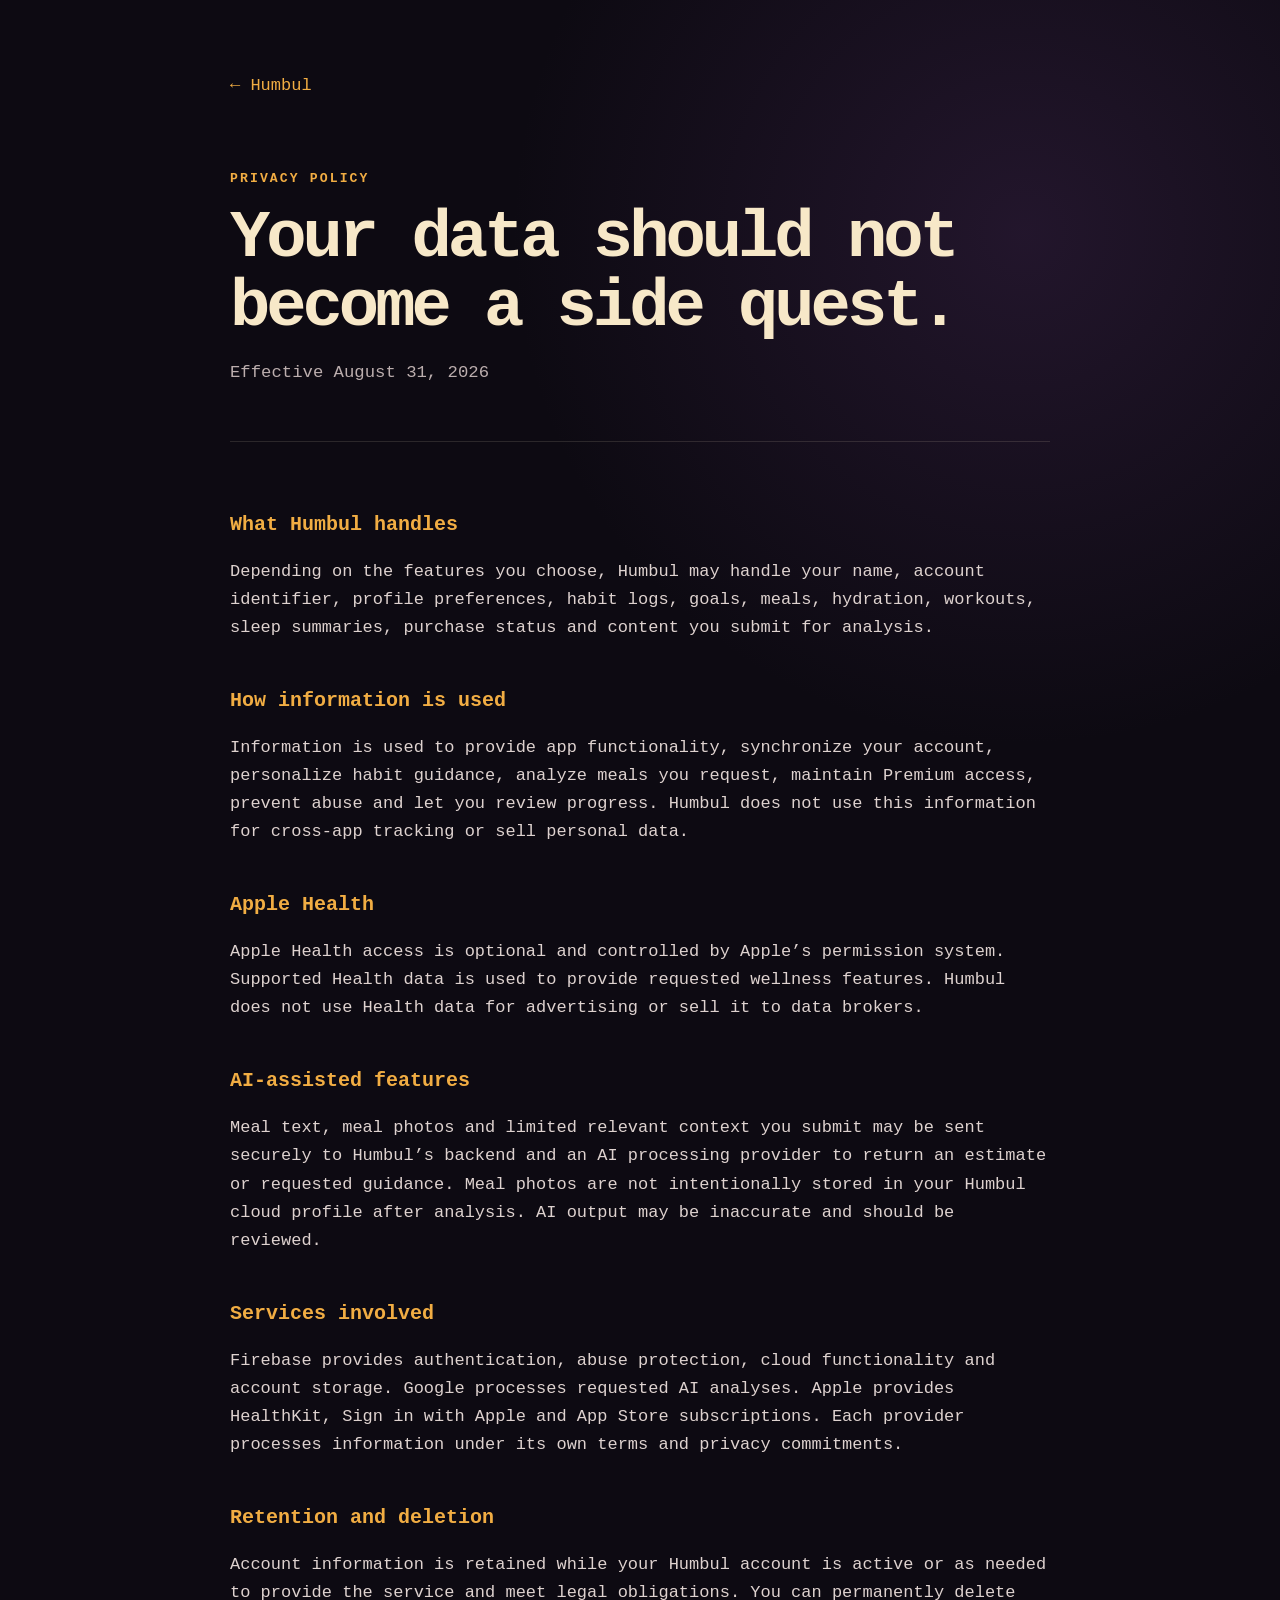
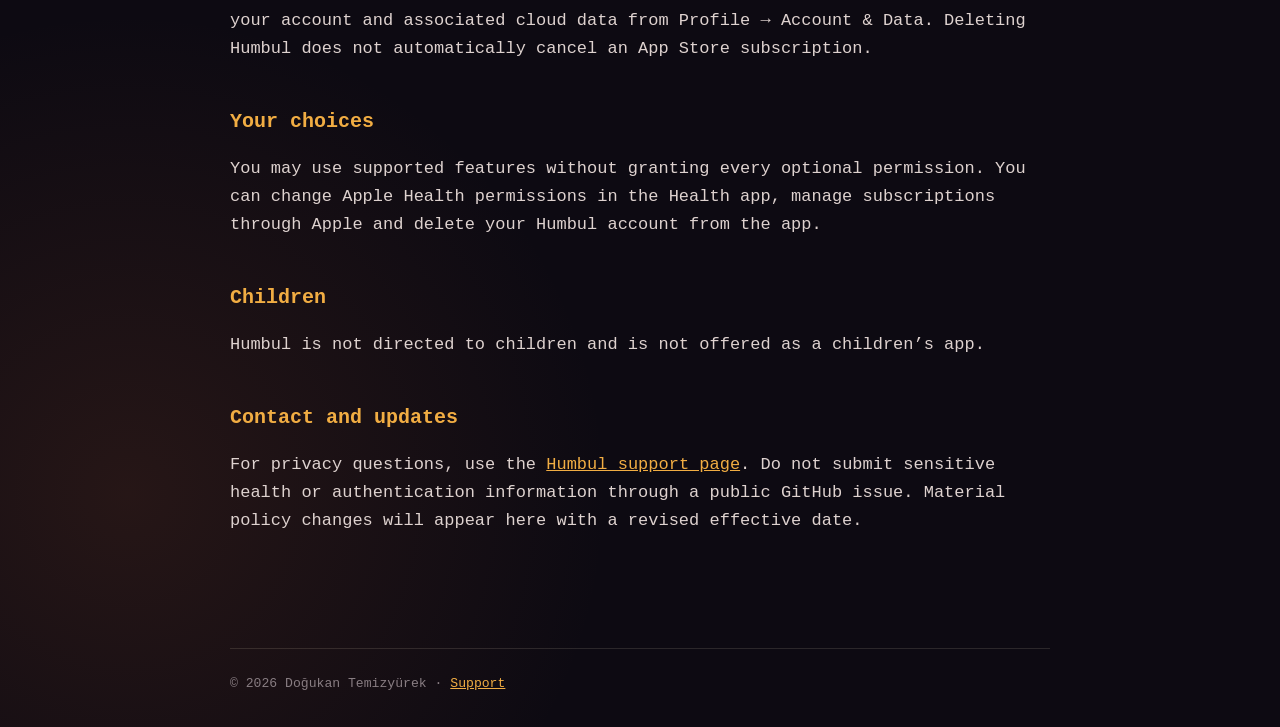
==== privacy.html @ 92000013 "Add Humbul support and privacy pages" ====
<!doctype html>
<html lang="en">
<head>
  <meta charset="utf-8">
  <meta name="viewport" content="width=device-width, initial-scale=1">
  <meta name="description" content="Privacy Policy for Humbul: AI Habit Companion.">
  <title>Humbul Privacy Policy</title>
  <link rel="stylesheet" href="styles.css">
</head>
<body>
  <main class="shell article-shell">
    <nav><a href="index.html">← Humbul</a></nav>
    <header class="article-header">
      <span class="eyebrow">PRIVACY POLICY</span>
      <h1>Your data should not become a side quest.</h1>
      <p>Effective August 31, 2026</p>
    </header>

    <article class="article">
      <h2>What Humbul handles</h2>
      <p>Depending on the features you choose, Humbul may handle your name, account identifier, profile preferences, habit logs, goals, meals, hydration, workouts, sleep summaries, purchase status and content you submit for analysis.</p>

      <h2>How information is used</h2>
      <p>Information is used to provide app functionality, synchronize your account, personalize habit guidance, analyze meals you request, maintain Premium access, prevent abuse and let you review progress. Humbul does not use this information for cross-app tracking or sell personal data.</p>

      <h2>Apple Health</h2>
      <p>Apple Health access is optional and controlled by Apple’s permission system. Supported Health data is used to provide requested wellness features. Humbul does not use Health data for advertising or sell it to data brokers.</p>

      <h2>AI-assisted features</h2>
      <p>Meal text, meal photos and limited relevant context you submit may be sent securely to Humbul’s backend and an AI processing provider to return an estimate or requested guidance. Meal photos are not intentionally stored in your Humbul cloud profile after analysis. AI output may be inaccurate and should be reviewed.</p>

      <h2>Services involved</h2>
      <p>Firebase provides authentication, abuse protection, cloud functionality and account storage. Google processes requested AI analyses. Apple provides HealthKit, Sign in with Apple and App Store subscriptions. Each provider processes information under its own terms and privacy commitments.</p>

      <h2>Retention and deletion</h2>
      <p>Account information is retained while your Humbul account is active or as needed to provide the service and meet legal obligations. You can permanently delete your account and associated cloud data from Profile → Account &amp; Data. Deleting Humbul does not automatically cancel an App Store subscription.</p>

      <h2>Your choices</h2>
      <p>You may use supported features without granting every optional permission. You can change Apple Health permissions in the Health app, manage subscriptions through Apple and delete your Humbul account from the app.</p>

      <h2>Children</h2>
      <p>Humbul is not directed to children and is not offered as a children’s app.</p>

      <h2>Contact and updates</h2>
      <p>For privacy questions, use the <a href="support.html">Humbul support page</a>. Do not submit sensitive health or authentication information through a public GitHub issue. Material policy changes will appear here with a revised effective date.</p>
    </article>

    <footer>© 2026 Doğukan Temizyürek · <a href="support.html">Support</a></footer>
  </main>
</body>
</html>
---- styles.css ----
:root {
  color-scheme: dark;
  --bg: #0d0a12;
  --surface: #18131f;
  --surface-2: #221927;
  --text: #f7e8c8;
  --muted: #bcaeae;
  --accent: #f1ad43;
  --border: rgba(247, 232, 200, 0.13);
}

* { box-sizing: border-box; }

body {
  margin: 0;
  min-height: 100vh;
  color: var(--text);
  background:
    radial-gradient(circle at 80% 10%, rgba(76, 44, 94, 0.34), transparent 32rem),
    radial-gradient(circle at 10% 90%, rgba(152, 77, 42, 0.18), transparent 30rem),
    var(--bg);
  font: 17px/1.65 ui-monospace, SFMono-Regular, Menlo, Monaco, Consolas, monospace;
}

a { color: var(--accent); }

.shell {
  width: min(1050px, calc(100% - 40px));
  margin: 0 auto;
  padding: 72px 0 32px;
}

.hero { padding: 56px 0; max-width: 780px; }
.eyebrow { color: var(--accent); font-size: 0.82rem; font-weight: 800; letter-spacing: 0.16em; }
h1 { margin: 12px 0 18px; font-size: clamp(2.5rem, 8vw, 5.6rem); line-height: 1.02; letter-spacing: -0.06em; }
.hero p, .article-header p { color: var(--muted); font-size: 1.08rem; }

.cards { display: grid; grid-template-columns: repeat(2, 1fr); gap: 20px; }
.card {
  display: block;
  padding: 30px;
  color: inherit;
  text-decoration: none;
  background: linear-gradient(145deg, var(--surface-2), var(--surface));
  border: 1px solid var(--border);
  border-radius: 22px;
  transition: transform 160ms ease, border-color 160ms ease;
}
.card:hover { transform: translateY(-3px); border-color: rgba(241, 173, 67, 0.55); }
.card h2 { margin: 16px 0 8px; font-size: 1.5rem; }
.card p { min-height: 58px; color: var(--muted); }
.icon { display: grid; place-items: center; width: 46px; height: 46px; border-radius: 14px; color: #20150a; background: var(--accent); font-weight: 900; }
.link { color: var(--accent); font-weight: 800; }

.article-shell { max-width: 820px; }
nav { margin-bottom: 64px; }
nav a { text-decoration: none; }
.article-header { padding-bottom: 36px; border-bottom: 1px solid var(--border); }
.article-header h1 { font-size: clamp(2.2rem, 7vw, 4.2rem); }
.article { padding: 24px 0; }
.article h2 { margin: 42px 0 8px; color: var(--accent); font-size: 1.25rem; }
.article p { color: #ded2cf; }
.button { display: inline-block; margin-top: 8px; padding: 12px 18px; color: #20150a; background: var(--accent); border-radius: 10px; font-weight: 900; text-decoration: none; }

footer { margin-top: 72px; padding-top: 24px; color: #887d82; border-top: 1px solid var(--border); font-size: 0.82rem; }

@media (max-width: 700px) {
  .shell { padding-top: 42px; }
  .hero { padding: 36px 0; }
  .cards { grid-template-columns: 1fr; }
  .card p { min-height: auto; }
}
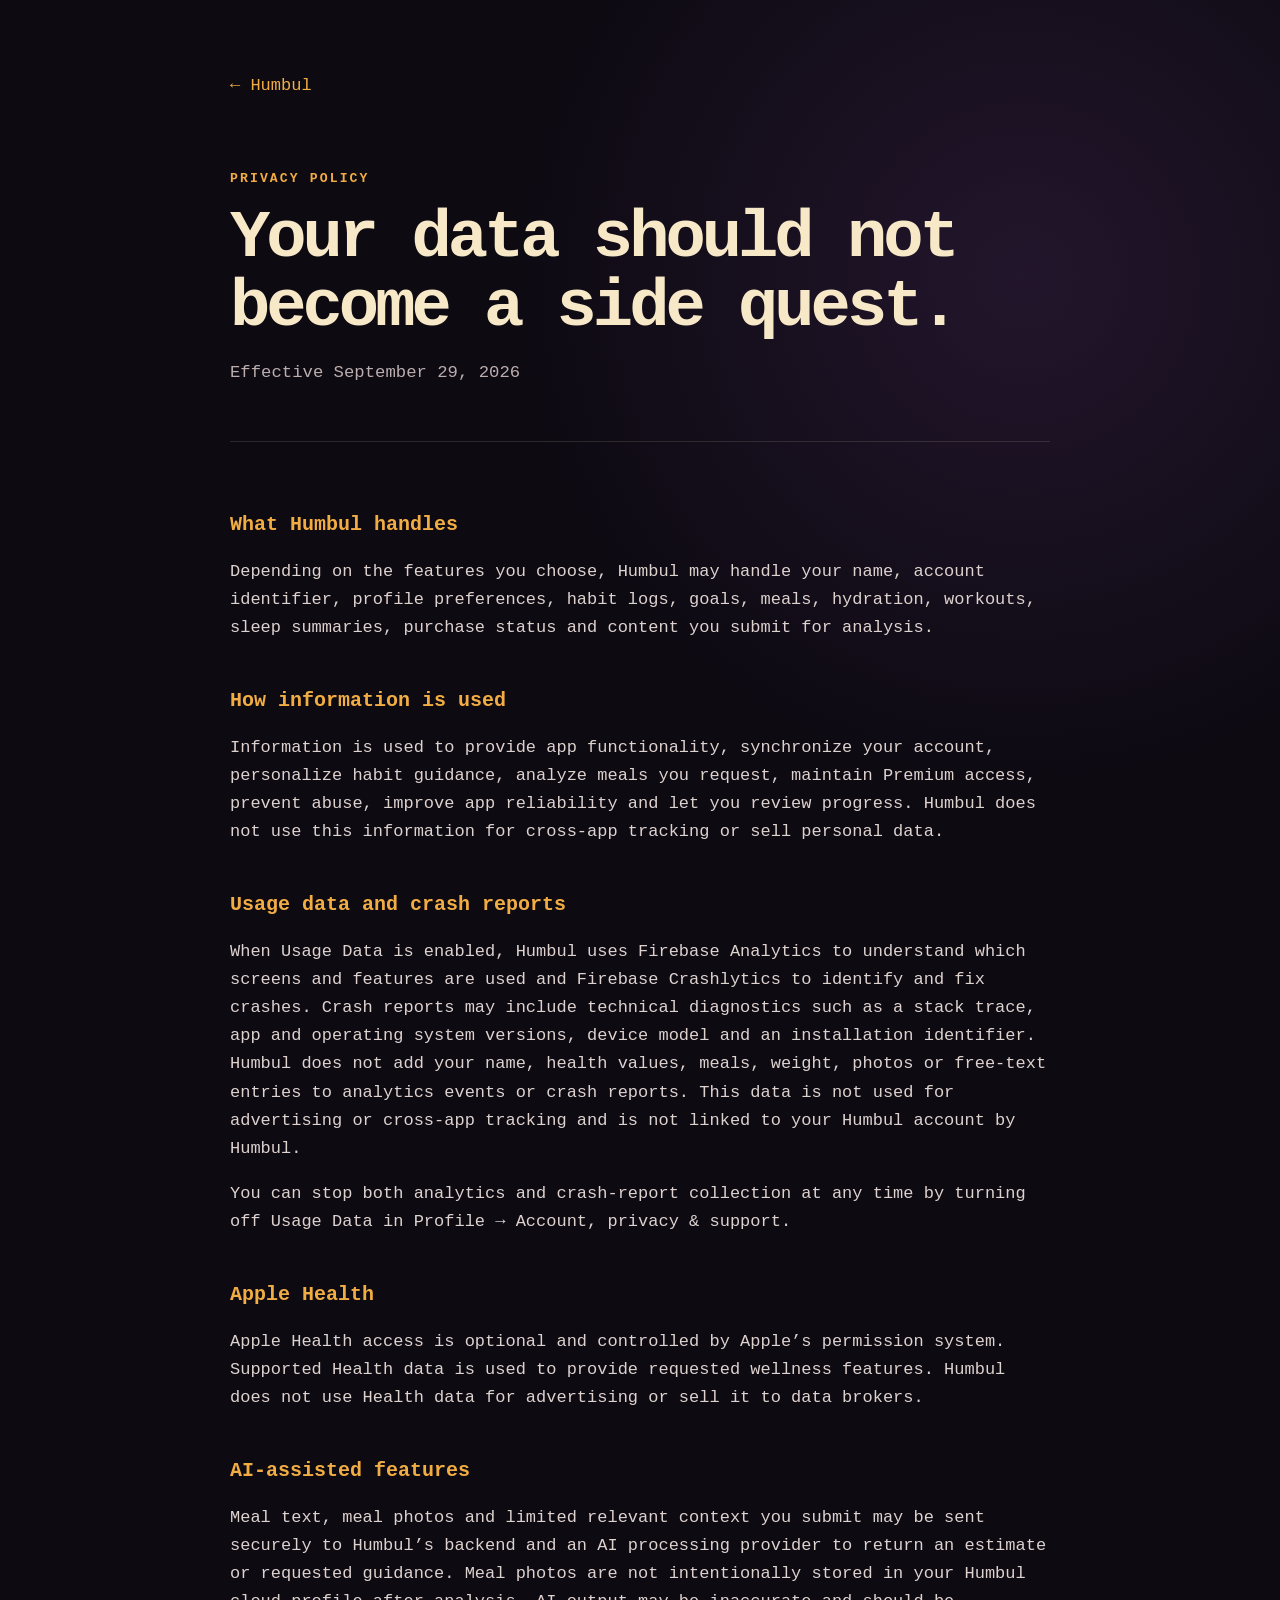
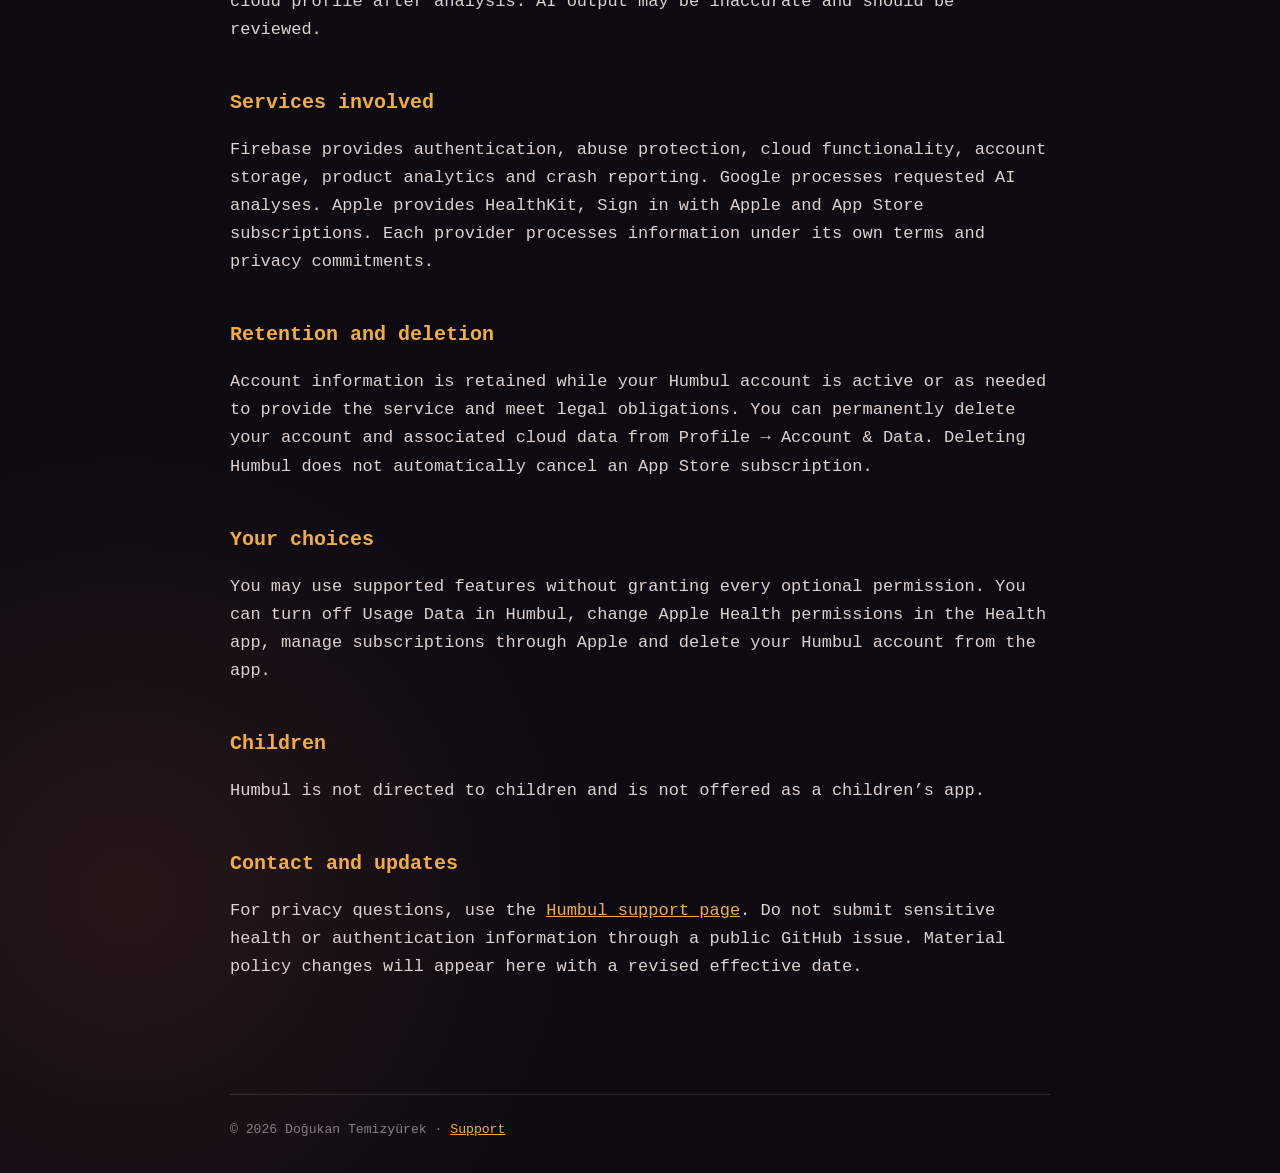
==== commit 600af724: "Document Firebase Crashlytics data use" ====
--- a/privacy.html
+++ b/privacy.html
@@ -13,7 +13,7 @@
     <header class="article-header">
       <span class="eyebrow">PRIVACY POLICY</span>
       <h1>Your data should not become a side quest.</h1>
-      <p>Effective August 31, 2026</p>
+      <p>Effective September 29, 2026</p>
     </header>
 
     <article class="article">
@@ -21,7 +21,11 @@
       <p>Depending on the features you choose, Humbul may handle your name, account identifier, profile preferences, habit logs, goals, meals, hydration, workouts, sleep summaries, purchase status and content you submit for analysis.</p>
 
       <h2>How information is used</h2>
-      <p>Information is used to provide app functionality, synchronize your account, personalize habit guidance, analyze meals you request, maintain Premium access, prevent abuse and let you review progress. Humbul does not use this information for cross-app tracking or sell personal data.</p>
+      <p>Information is used to provide app functionality, synchronize your account, personalize habit guidance, analyze meals you request, maintain Premium access, prevent abuse, improve app reliability and let you review progress. Humbul does not use this information for cross-app tracking or sell personal data.</p>
+
+      <h2>Usage data and crash reports</h2>
+      <p>When Usage Data is enabled, Humbul uses Firebase Analytics to understand which screens and features are used and Firebase Crashlytics to identify and fix crashes. Crash reports may include technical diagnostics such as a stack trace, app and operating system versions, device model and an installation identifier. Humbul does not add your name, health values, meals, weight, photos or free-text entries to analytics events or crash reports. This data is not used for advertising or cross-app tracking and is not linked to your Humbul account by Humbul.</p>
+      <p>You can stop both analytics and crash-report collection at any time by turning off Usage Data in Profile → Account, privacy &amp; support.</p>
 
       <h2>Apple Health</h2>
       <p>Apple Health access is optional and controlled by Apple’s permission system. Supported Health data is used to provide requested wellness features. Humbul does not use Health data for advertising or sell it to data brokers.</p>
@@ -30,13 +34,13 @@
       <p>Meal text, meal photos and limited relevant context you submit may be sent securely to Humbul’s backend and an AI processing provider to return an estimate or requested guidance. Meal photos are not intentionally stored in your Humbul cloud profile after analysis. AI output may be inaccurate and should be reviewed.</p>
 
       <h2>Services involved</h2>
-      <p>Firebase provides authentication, abuse protection, cloud functionality and account storage. Google processes requested AI analyses. Apple provides HealthKit, Sign in with Apple and App Store subscriptions. Each provider processes information under its own terms and privacy commitments.</p>
+      <p>Firebase provides authentication, abuse protection, cloud functionality, account storage, product analytics and crash reporting. Google processes requested AI analyses. Apple provides HealthKit, Sign in with Apple and App Store subscriptions. Each provider processes information under its own terms and privacy commitments.</p>
 
       <h2>Retention and deletion</h2>
       <p>Account information is retained while your Humbul account is active or as needed to provide the service and meet legal obligations. You can permanently delete your account and associated cloud data from Profile → Account &amp; Data. Deleting Humbul does not automatically cancel an App Store subscription.</p>
 
       <h2>Your choices</h2>
-      <p>You may use supported features without granting every optional permission. You can change Apple Health permissions in the Health app, manage subscriptions through Apple and delete your Humbul account from the app.</p>
+      <p>You may use supported features without granting every optional permission. You can turn off Usage Data in Humbul, change Apple Health permissions in the Health app, manage subscriptions through Apple and delete your Humbul account from the app.</p>
 
       <h2>Children</h2>
       <p>Humbul is not directed to children and is not offered as a children’s app.</p>
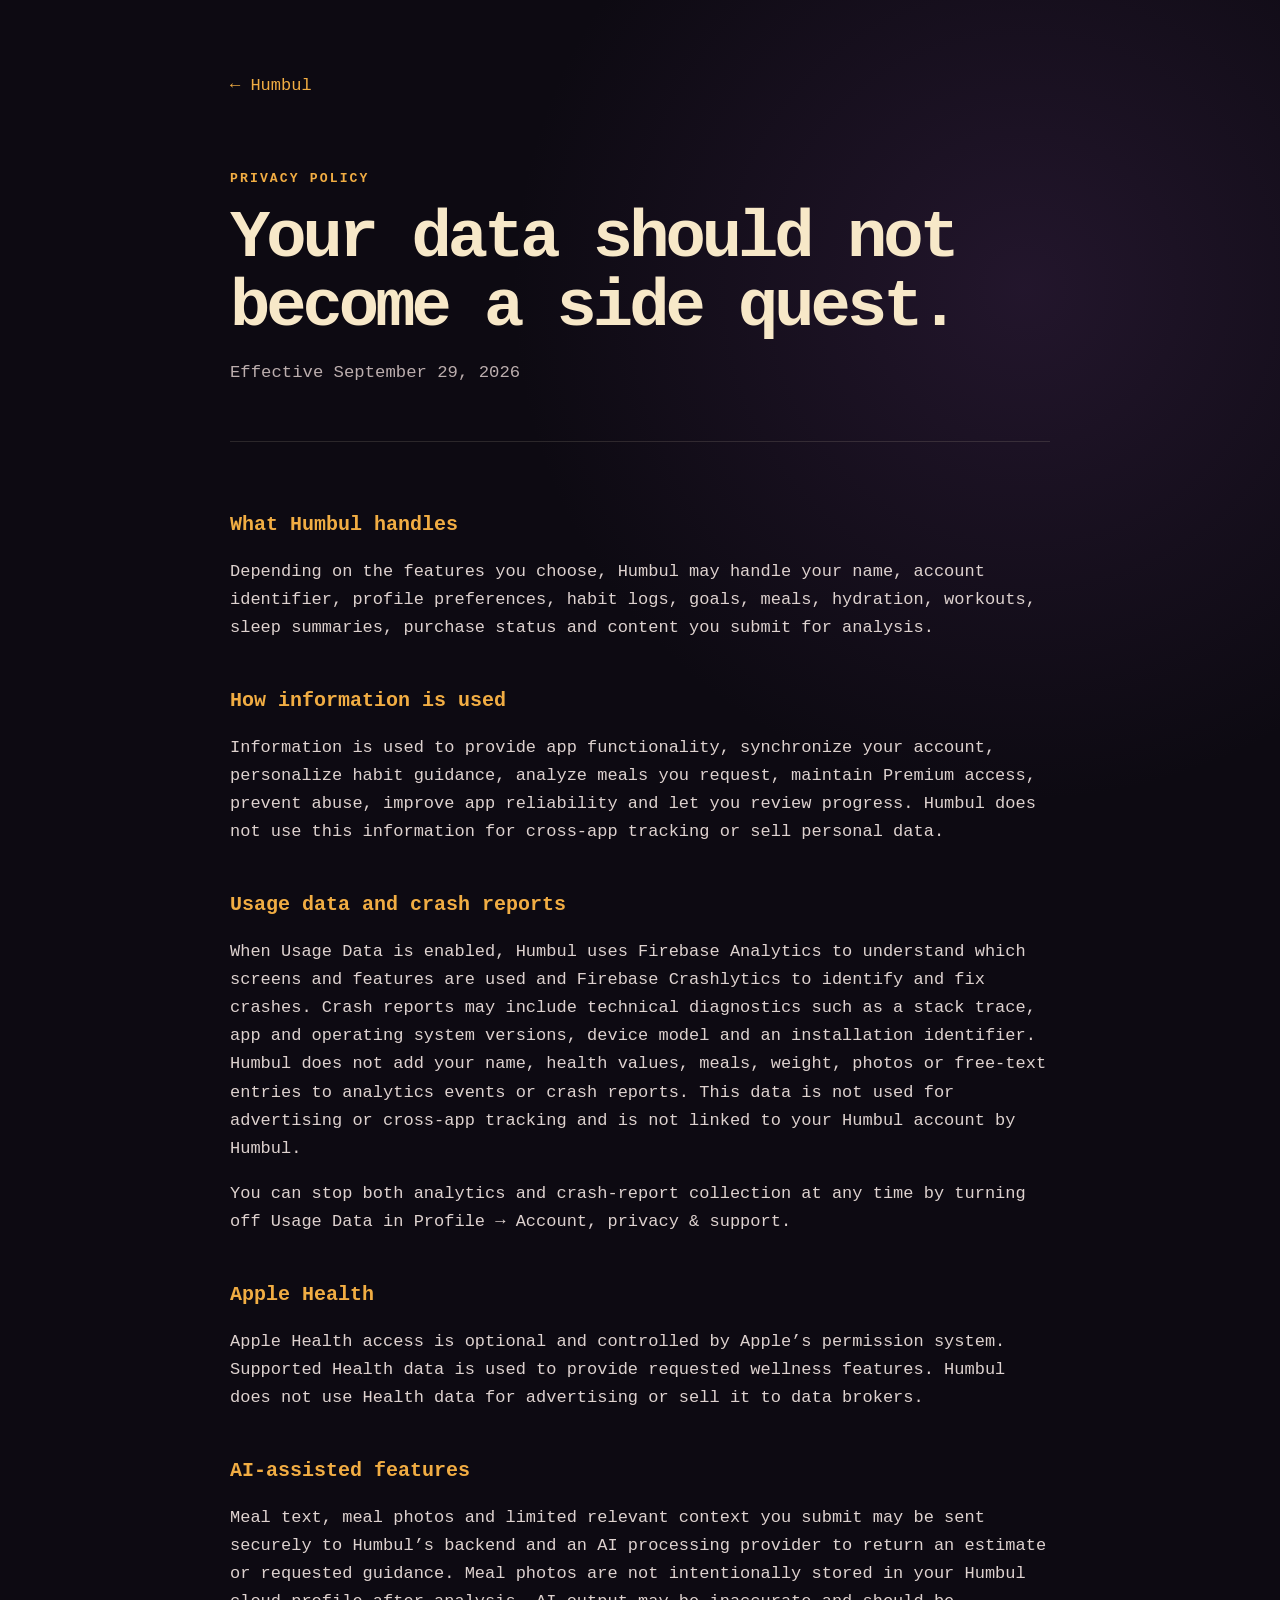
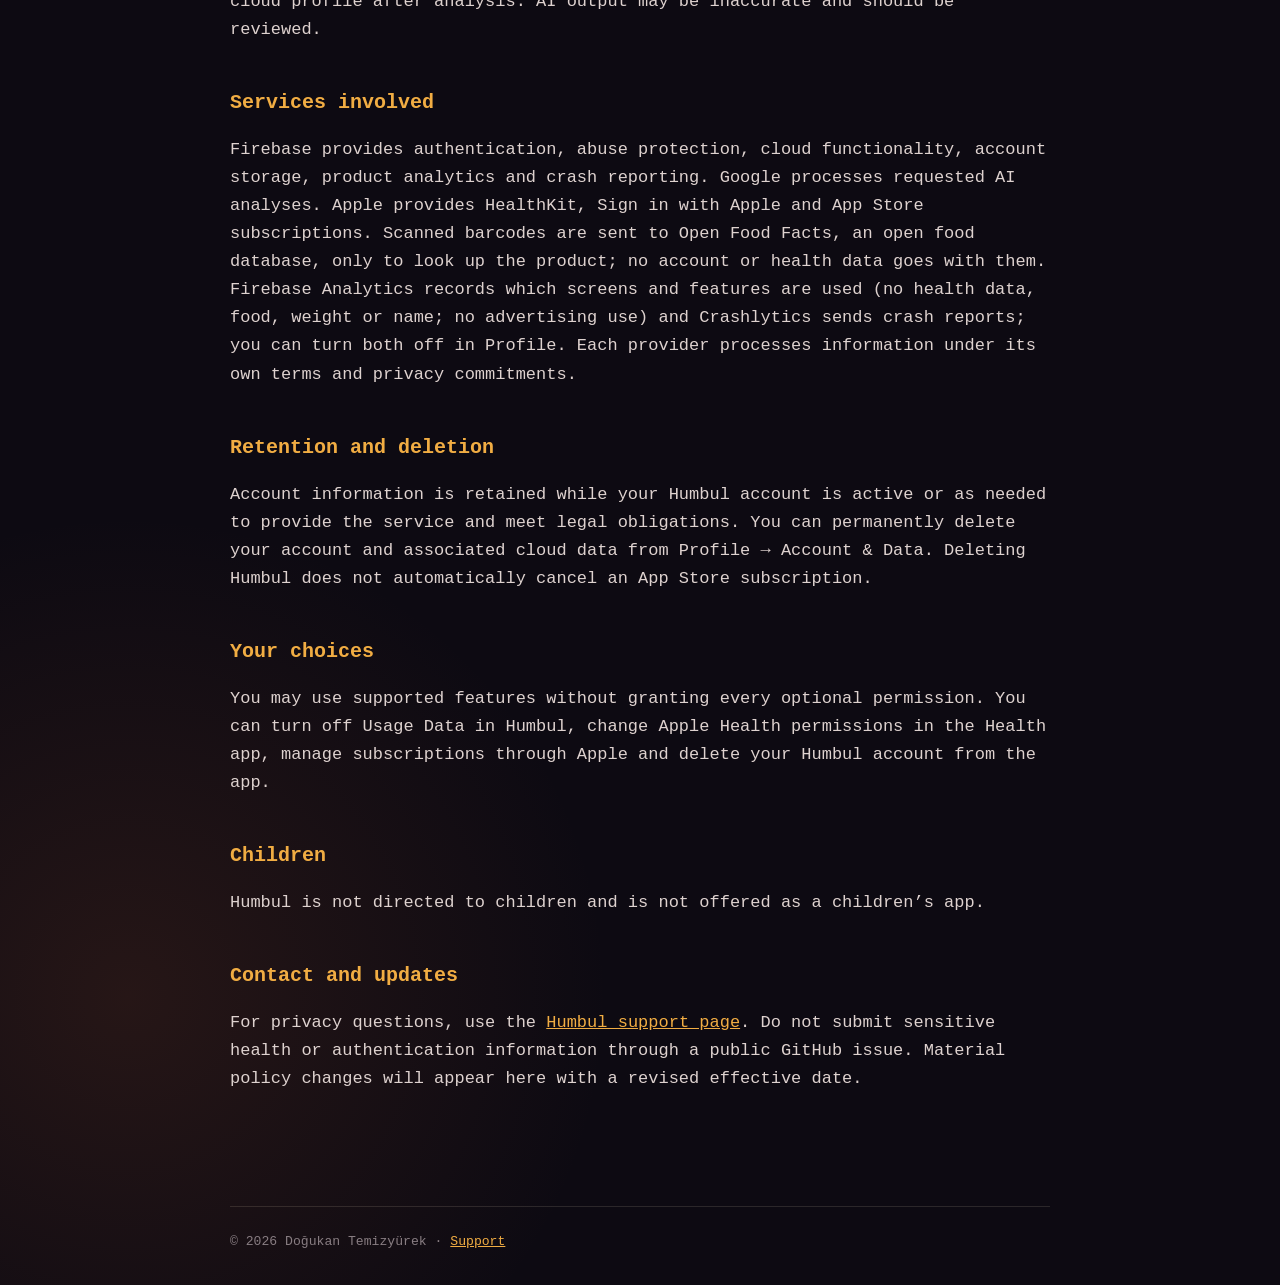
==== commit 767cf22b: "Align service disclosures with in-app policy" ====
--- a/privacy.html
+++ b/privacy.html
@@ -34,7 +34,7 @@
       <p>Meal text, meal photos and limited relevant context you submit may be sent securely to Humbul’s backend and an AI processing provider to return an estimate or requested guidance. Meal photos are not intentionally stored in your Humbul cloud profile after analysis. AI output may be inaccurate and should be reviewed.</p>
 
       <h2>Services involved</h2>
-      <p>Firebase provides authentication, abuse protection, cloud functionality, account storage, product analytics and crash reporting. Google processes requested AI analyses. Apple provides HealthKit, Sign in with Apple and App Store subscriptions. Each provider processes information under its own terms and privacy commitments.</p>
+      <p>Firebase provides authentication, abuse protection, cloud functionality, account storage, product analytics and crash reporting. Google processes requested AI analyses. Apple provides HealthKit, Sign in with Apple and App Store subscriptions. Scanned barcodes are sent to Open Food Facts, an open food database, only to look up the product; no account or health data goes with them. Firebase Analytics records which screens and features are used (no health data, food, weight or name; no advertising use) and Crashlytics sends crash reports; you can turn both off in Profile. Each provider processes information under its own terms and privacy commitments.</p>
 
       <h2>Retention and deletion</h2>
       <p>Account information is retained while your Humbul account is active or as needed to provide the service and meet legal obligations. You can permanently delete your account and associated cloud data from Profile → Account &amp; Data. Deleting Humbul does not automatically cancel an App Store subscription.</p>
